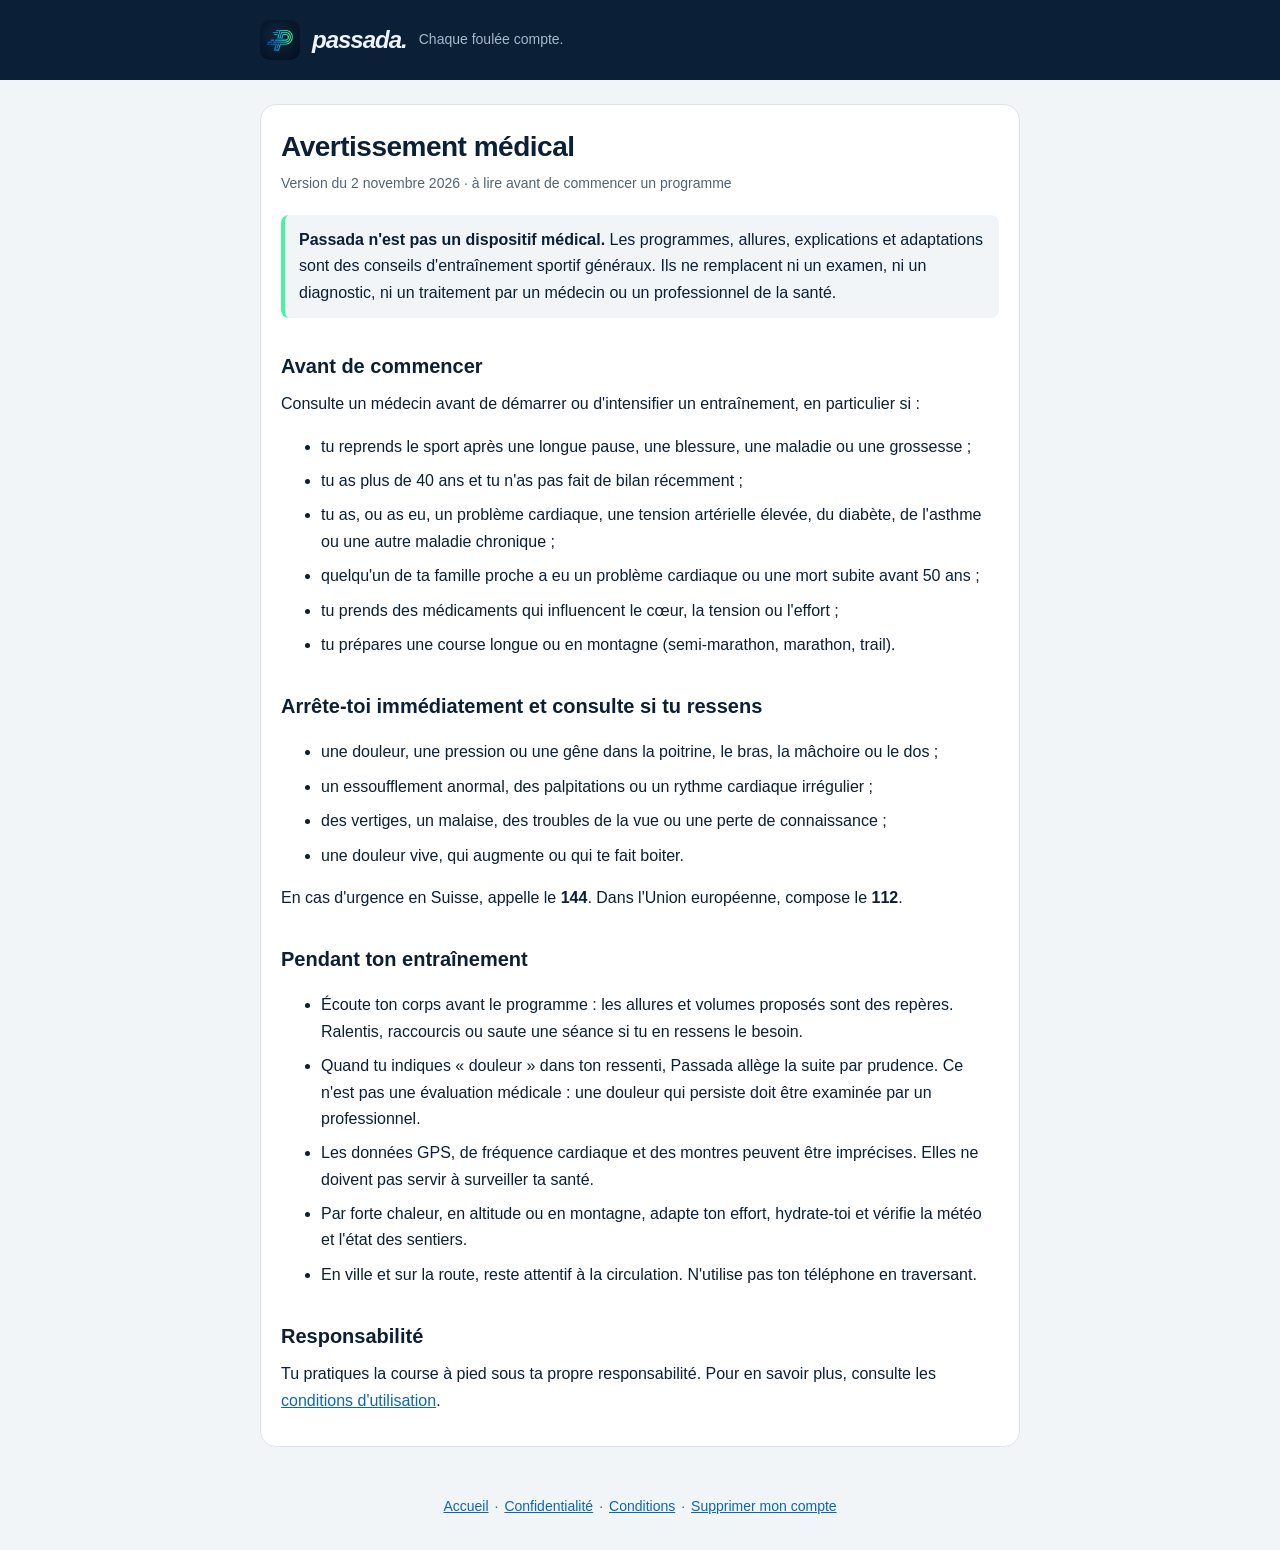
==== avertissement-medical.html @ fd458361 "Passada legal site Co-Authored-By: Claude Opus 5.5 <noreply@anthropic.com> Claude-Session: https://c" ====
<!doctype html>
<html lang="fr">
  <head>
    <meta charset="utf-8" />
    <meta name="viewport" content="width=device-width, initial-scale=1" />
    <title>Avertissement médical · Passada</title>
    <meta
      name="description"
      content="Avertissement médical de l'application Passada : à lire avant de commencer un programme de course."
    />
    <link rel="icon" href="icon.png" />
    <link rel="stylesheet" href="style.css" />
  </head>
  <body>
    <header>
      <div class="wrap">
        <img src="icon.png" alt="" /><a href="index.html">passada.</a
        ><span>Chaque foulée compte.</span>
      </div>
    </header>
    <main>
      <div class="wrap">
        <article>
          <h1>Avertissement médical</h1>
          <p class="meta">Version du 2 novembre 2026 · à lire avant de commencer un programme</p>

          <div class="note">
            <strong>Passada n'est pas un dispositif médical.</strong> Les programmes, allures,
            explications et adaptations sont des conseils d'entraînement sportif généraux. Ils ne
            remplacent ni un examen, ni un diagnostic, ni un traitement par un médecin ou un
            professionnel de la santé.
          </div>

          <h2>Avant de commencer</h2>
          <p>
            Consulte un médecin avant de démarrer ou d'intensifier un entraînement, en particulier
            si :
          </p>
          <ul>
            <li>
              tu reprends le sport après une longue pause, une blessure, une maladie ou une
              grossesse ;
            </li>
            <li>tu as plus de 40 ans et tu n'as pas fait de bilan récemment ;</li>
            <li>
              tu as, ou as eu, un problème cardiaque, une tension artérielle élevée, du diabète, de
              l'asthme ou une autre maladie chronique ;
            </li>
            <li>
              quelqu'un de ta famille proche a eu un problème cardiaque ou une mort subite avant 50
              ans ;
            </li>
            <li>tu prends des médicaments qui influencent le cœur, la tension ou l'effort ;</li>
            <li>tu prépares une course longue ou en montagne (semi-marathon, marathon, trail).</li>
          </ul>

          <h2>Arrête-toi immédiatement et consulte si tu ressens</h2>
          <ul>
            <li>
              une douleur, une pression ou une gêne dans la poitrine, le bras, la mâchoire ou le dos
              ;
            </li>
            <li>un essoufflement anormal, des palpitations ou un rythme cardiaque irrégulier ;</li>
            <li>des vertiges, un malaise, des troubles de la vue ou une perte de connaissance ;</li>
            <li>une douleur vive, qui augmente ou qui te fait boiter.</li>
          </ul>
          <p>
            En cas d'urgence en Suisse, appelle le <strong>144</strong>. Dans l'Union européenne,
            compose le <strong>112</strong>.
          </p>

          <h2>Pendant ton entraînement</h2>
          <ul>
            <li>
              Écoute ton corps avant le programme : les allures et volumes proposés sont des
              repères. Ralentis, raccourcis ou saute une séance si tu en ressens le besoin.
            </li>
            <li>
              Quand tu indiques « douleur » dans ton ressenti, Passada allège la suite par prudence.
              Ce n'est pas une évaluation médicale : une douleur qui persiste doit être examinée par
              un professionnel.
            </li>
            <li>
              Les données GPS, de fréquence cardiaque et des montres peuvent être imprécises. Elles
              ne doivent pas servir à surveiller ta santé.
            </li>
            <li>
              Par forte chaleur, en altitude ou en montagne, adapte ton effort, hydrate-toi et
              vérifie la météo et l'état des sentiers.
            </li>
            <li>
              En ville et sur la route, reste attentif à la circulation. N'utilise pas ton téléphone
              en traversant.
            </li>
          </ul>

          <h2>Responsabilité</h2>
          <p>
            Tu pratiques la course à pied sous ta propre responsabilité. Pour en savoir plus,
            consulte les <a href="conditions.html">conditions d'utilisation</a>.
          </p>
        </article>
      </div>
    </main>
    <footer>
      <a href="index.html">Accueil</a>·<a href="confidentialite.html">Confidentialité</a>·<a
        href="conditions.html"
        >Conditions</a
      >·<a href="suppression-compte.html">Supprimer mon compte</a>
    </footer>
  </body>
</html>
---- style.css ----
:root {
  --ink: #0b1f36;
  --muted: #536373;
  --bg: #f2f5f8;
  --paper: #ffffff;
  --line: #dce3ea;
  --brand: #0b66b8;
  --accent: #4df19a;
}
@media (prefers-color-scheme: dark) {
  :root {
    --ink: #e8f0f8;
    --muted: #9aafc4;
    --bg: #07182c;
    --paper: #0f2338;
    --line: #22384f;
    --brand: #5cb8ff;
  }
}
* {
  box-sizing: border-box;
}
body {
  margin: 0;
  background: var(--bg);
  color: var(--ink);
  font:
    16px/1.65 -apple-system,
    BlinkMacSystemFont,
    'Segoe UI',
    Roboto,
    Helvetica,
    Arial,
    sans-serif;
}
header {
  background: #0b1f36;
  color: #eef4fa;
  padding: 20px 16px;
}
header .wrap {
  display: flex;
  align-items: center;
  gap: 12px;
}
header img {
  width: 40px;
  height: 40px;
  border-radius: 10px;
}
header a {
  color: inherit;
  text-decoration: none;
  font-weight: 800;
  font-style: italic;
  font-size: 24px;
  letter-spacing: -1px;
}
header span {
  color: #a6b8cb;
  font-size: 14px;
}
.wrap {
  max-width: 760px;
  margin: 0 auto;
}
main {
  padding: 24px 16px 48px;
}
article {
  background: var(--paper);
  border: 1px solid var(--line);
  border-radius: 16px;
  padding: 24px 20px;
}
h1 {
  font-size: 28px;
  line-height: 1.25;
  margin: 0 0 6px;
  letter-spacing: -0.5px;
}
h2 {
  font-size: 20px;
  margin: 32px 0 8px;
}
h3 {
  font-size: 17px;
  margin: 22px 0 6px;
}
p,
li {
  margin: 8px 0;
}
.meta {
  color: var(--muted);
  font-size: 14px;
  margin-bottom: 20px;
}
a {
  color: var(--brand);
}
.note {
  border-left: 4px solid var(--accent);
  background: var(--bg);
  padding: 12px 14px;
  border-radius: 8px;
  margin: 16px 0;
}
table {
  width: 100%;
  border-collapse: collapse;
  font-size: 15px;
  margin: 12px 0;
}
th,
td {
  text-align: left;
  vertical-align: top;
  padding: 8px;
  border-bottom: 1px solid var(--line);
}
th {
  color: var(--muted);
  font-weight: 600;
}
.table-scroll {
  overflow-x: auto;
}
nav.links {
  display: grid;
  gap: 10px;
  margin-top: 16px;
}
nav.links a {
  display: block;
  padding: 14px 16px;
  border: 1px solid var(--line);
  border-radius: 12px;
  background: var(--paper);
  text-decoration: none;
  font-weight: 600;
}
footer {
  color: var(--muted);
  font-size: 14px;
  text-align: center;
  padding: 0 16px 32px;
}
footer a {
  margin: 0 6px;
}
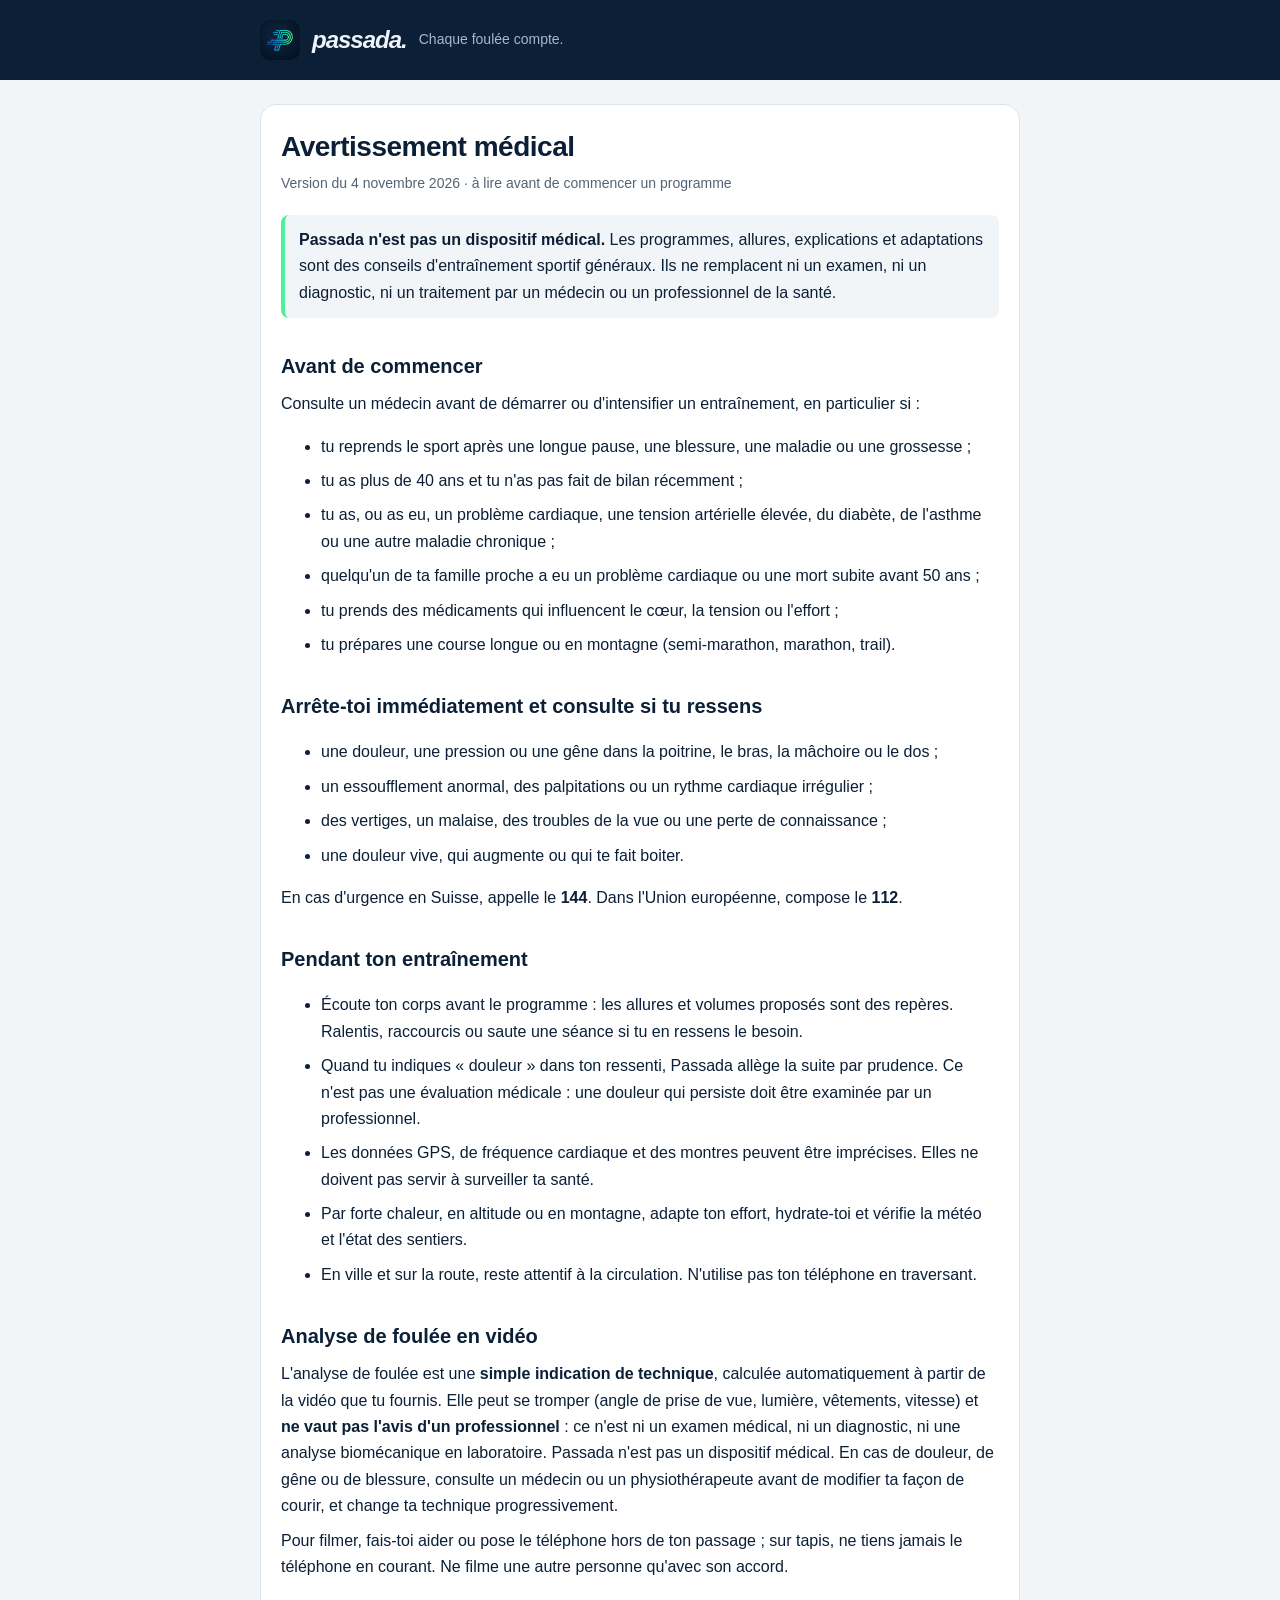
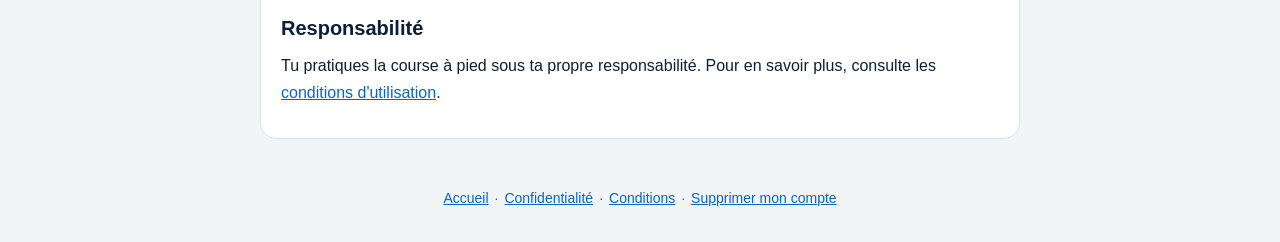
==== commit d2fb2aa7: "Analyse de foulée vidéo : confidentialité et avertissement médical Co-Authored-By: Claude Opus 5.5 <" ====
--- a/avertissement-medical.html
+++ b/avertissement-medical.html
@@ -22,7 +22,7 @@
       <div class="wrap">
         <article>
           <h1>Avertissement médical</h1>
-          <p class="meta">Version du 2 novembre 2026 · à lire avant de commencer un programme</p>
+          <p class="meta">Version du 4 novembre 2026 · à lire avant de commencer un programme</p>
 
           <div class="note">
             <strong>Passada n'est pas un dispositif médical.</strong> Les programmes, allures,
@@ -94,6 +94,22 @@
             </li>
           </ul>
 
+          <h2>Analyse de foulée en vidéo</h2>
+          <p>
+            L'analyse de foulée est une <strong>simple indication de technique</strong>, calculée
+            automatiquement à partir de la vidéo que tu fournis. Elle peut se tromper (angle de
+            prise de vue, lumière, vêtements, vitesse) et
+            <strong>ne vaut pas l'avis d'un professionnel</strong> : ce n'est ni un examen médical,
+            ni un diagnostic, ni une analyse biomécanique en laboratoire. Passada n'est pas un
+            dispositif médical. En cas de douleur, de gêne ou de blessure, consulte un médecin ou un
+            physiothérapeute avant de modifier ta façon de courir, et change ta technique
+            progressivement.
+          </p>
+          <p>
+            Pour filmer, fais-toi aider ou pose le téléphone hors de ton passage ; sur tapis, ne
+            tiens jamais le téléphone en courant. Ne filme une autre personne qu'avec son accord.
+          </p>
+
           <h2>Responsabilité</h2>
           <p>
             Tu pratiques la course à pied sous ta propre responsabilité. Pour en savoir plus,
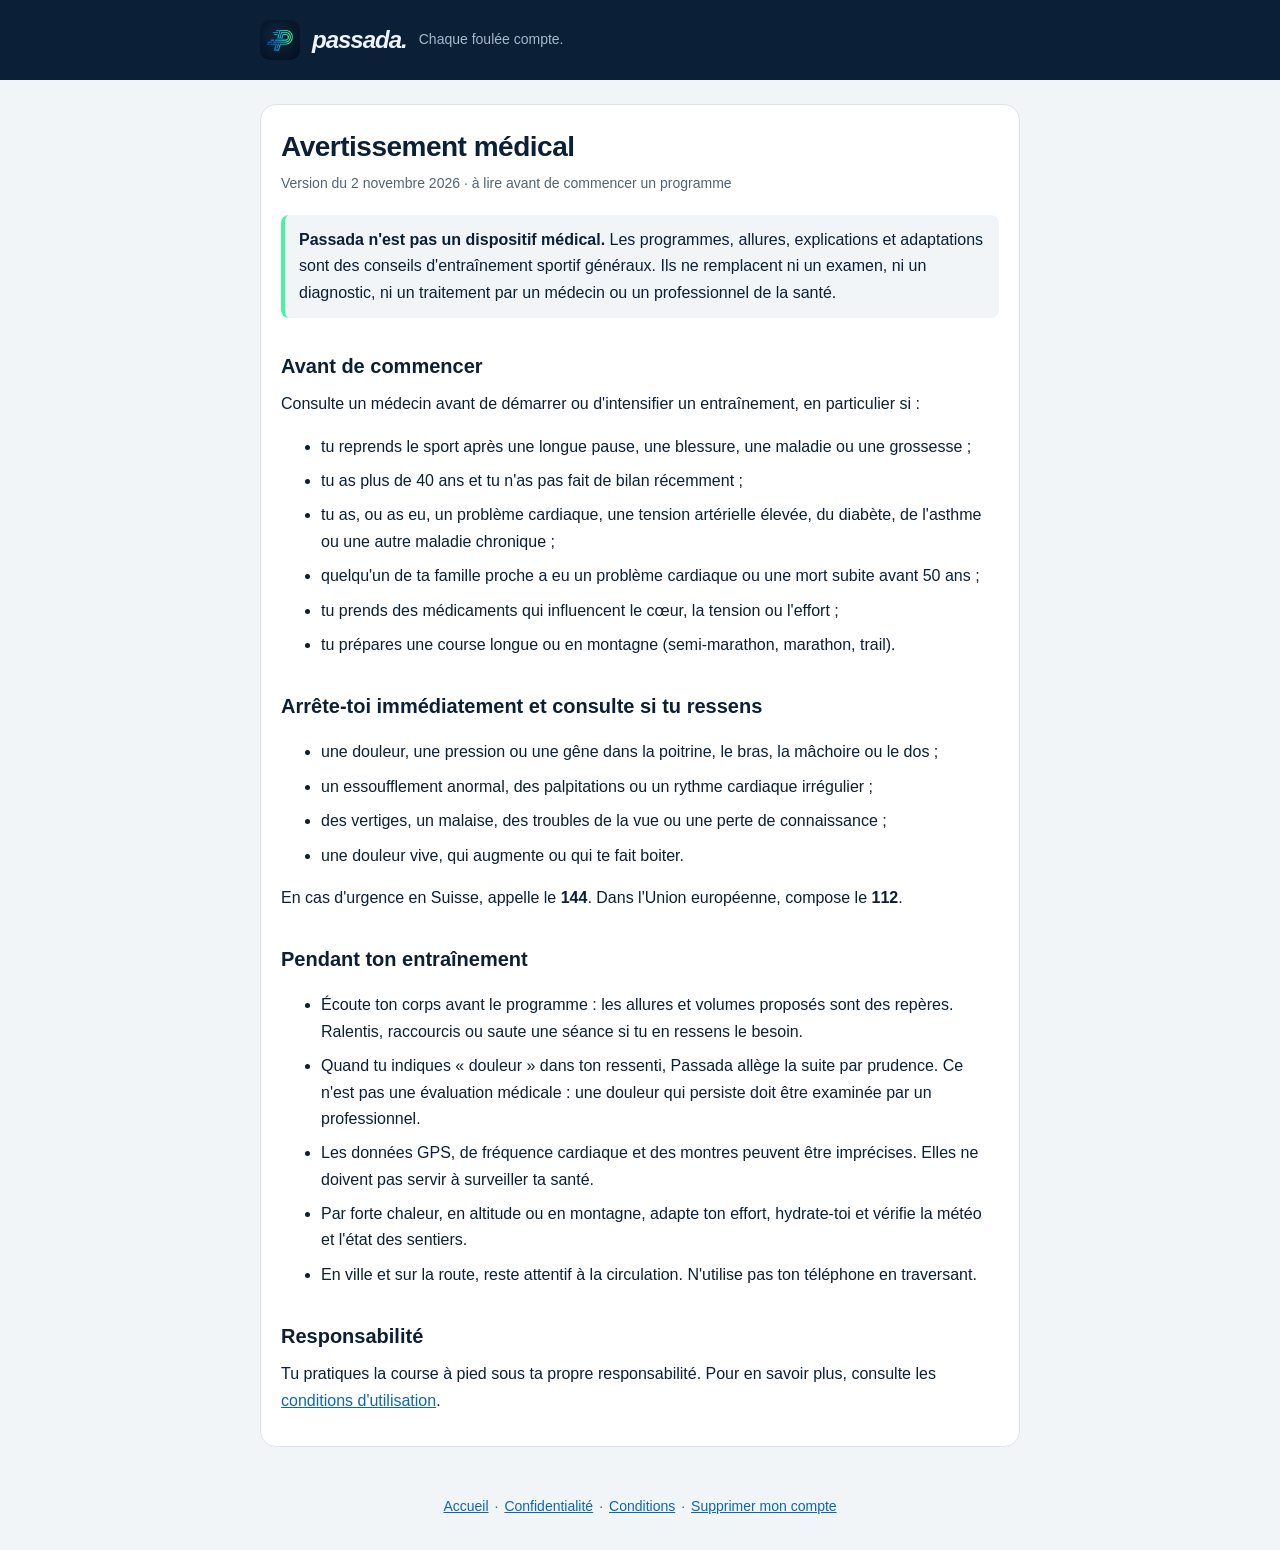
==== commit a3a62e1b: "Revert "Analyse de foulée vidéo : confidentialité et avertissement médical" This reverts commit d2fb" ====
--- a/avertissement-medical.html
+++ b/avertissement-medical.html
@@ -22,7 +22,7 @@
       <div class="wrap">
         <article>
           <h1>Avertissement médical</h1>
-          <p class="meta">Version du 4 novembre 2026 · à lire avant de commencer un programme</p>
+          <p class="meta">Version du 2 novembre 2026 · à lire avant de commencer un programme</p>
 
           <div class="note">
             <strong>Passada n'est pas un dispositif médical.</strong> Les programmes, allures,
@@ -94,22 +94,6 @@
             </li>
           </ul>
 
-          <h2>Analyse de foulée en vidéo</h2>
-          <p>
-            L'analyse de foulée est une <strong>simple indication de technique</strong>, calculée
-            automatiquement à partir de la vidéo que tu fournis. Elle peut se tromper (angle de
-            prise de vue, lumière, vêtements, vitesse) et
-            <strong>ne vaut pas l'avis d'un professionnel</strong> : ce n'est ni un examen médical,
-            ni un diagnostic, ni une analyse biomécanique en laboratoire. Passada n'est pas un
-            dispositif médical. En cas de douleur, de gêne ou de blessure, consulte un médecin ou un
-            physiothérapeute avant de modifier ta façon de courir, et change ta technique
-            progressivement.
-          </p>
-          <p>
-            Pour filmer, fais-toi aider ou pose le téléphone hors de ton passage ; sur tapis, ne
-            tiens jamais le téléphone en courant. Ne filme une autre personne qu'avec son accord.
-          </p>
-
           <h2>Responsabilité</h2>
           <p>
             Tu pratiques la course à pied sous ta propre responsabilité. Pour en savoir plus,
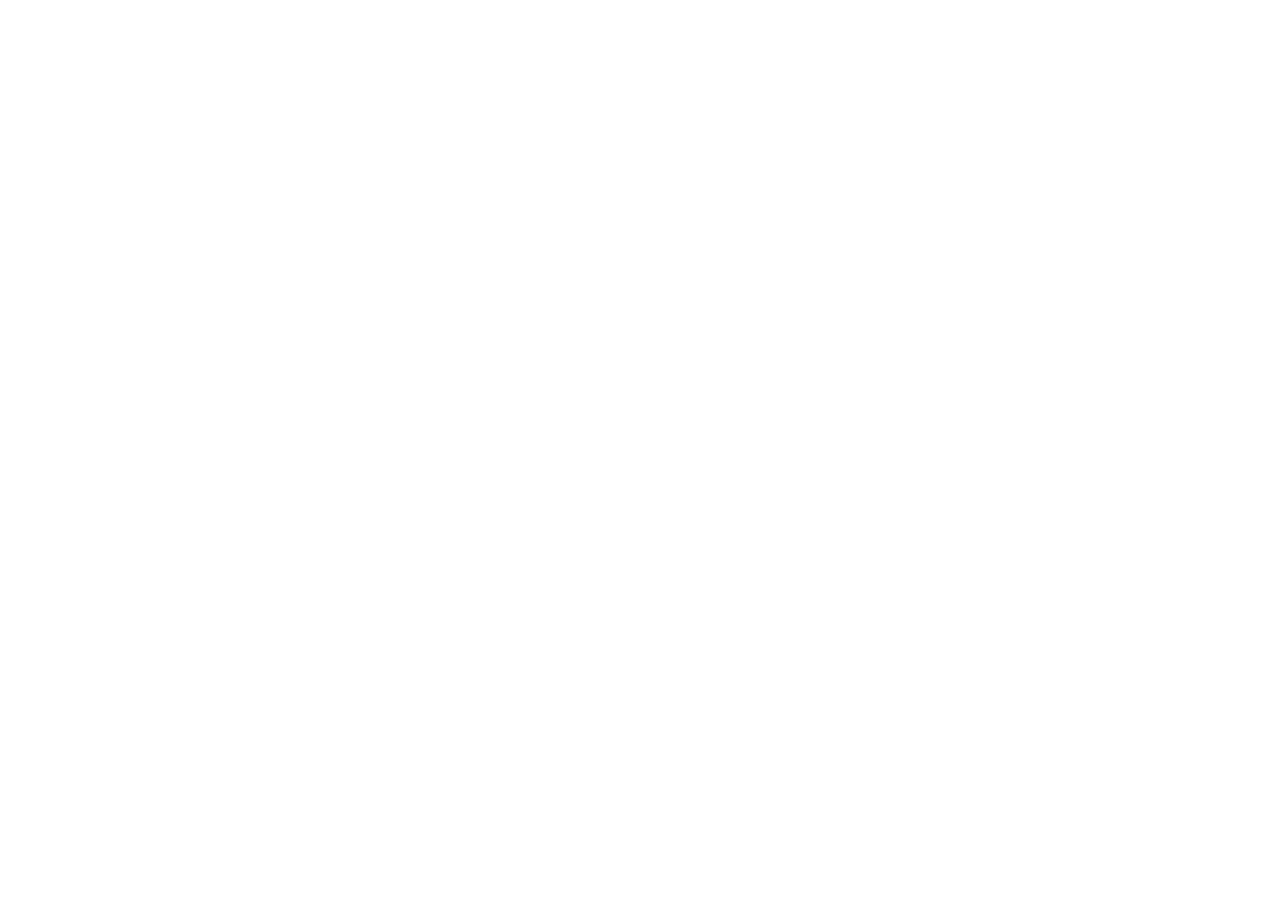
==== commit ddfc2e3f: "Redirection vers passada.ch Co-Authored-By: Claude Opus 5.5 <noreply@anthropic.com> Claude-Session: " ====
--- a/avertissement-medical.html
+++ b/avertissement-medical.html
@@ -3,110 +3,23 @@
   <head>
     <meta charset="utf-8" />
     <meta name="viewport" content="width=device-width, initial-scale=1" />
-    <title>Avertissement médical · Passada</title>
-    <meta
-      name="description"
-      content="Avertissement médical de l'application Passada : à lire avant de commencer un programme de course."
-    />
-    <link rel="icon" href="icon.png" />
+    <title>Passada · page déplacée vers passada.ch</title>
+    <link rel="canonical" href="https://passada.ch/avertissement-medical.html" />
+    <meta name="robots" content="noindex" />
+    <meta http-equiv="refresh" content="0; url=https://passada.ch/avertissement-medical.html" />
+    <script>
+      location.replace('https://passada.ch/avertissement-medical.html' + location.hash);
+    </script>
     <link rel="stylesheet" href="style.css" />
   </head>
   <body>
-    <header>
-      <div class="wrap">
-        <img src="icon.png" alt="" /><a href="index.html">passada.</a
-        ><span>Chaque foulée compte.</span>
-      </div>
-    </header>
     <main>
       <div class="wrap">
         <article>
-          <h1>Avertissement médical</h1>
-          <p class="meta">Version du 2 novembre 2026 · à lire avant de commencer un programme</p>
-
-          <div class="note">
-            <strong>Passada n'est pas un dispositif médical.</strong> Les programmes, allures,
-            explications et adaptations sont des conseils d'entraînement sportif généraux. Ils ne
-            remplacent ni un examen, ni un diagnostic, ni un traitement par un médecin ou un
-            professionnel de la santé.
-          </div>
-
-          <h2>Avant de commencer</h2>
-          <p>
-            Consulte un médecin avant de démarrer ou d'intensifier un entraînement, en particulier
-            si :
-          </p>
-          <ul>
-            <li>
-              tu reprends le sport après une longue pause, une blessure, une maladie ou une
-              grossesse ;
-            </li>
-            <li>tu as plus de 40 ans et tu n'as pas fait de bilan récemment ;</li>
-            <li>
-              tu as, ou as eu, un problème cardiaque, une tension artérielle élevée, du diabète, de
-              l'asthme ou une autre maladie chronique ;
-            </li>
-            <li>
-              quelqu'un de ta famille proche a eu un problème cardiaque ou une mort subite avant 50
-              ans ;
-            </li>
-            <li>tu prends des médicaments qui influencent le cœur, la tension ou l'effort ;</li>
-            <li>tu prépares une course longue ou en montagne (semi-marathon, marathon, trail).</li>
-          </ul>
-
-          <h2>Arrête-toi immédiatement et consulte si tu ressens</h2>
-          <ul>
-            <li>
-              une douleur, une pression ou une gêne dans la poitrine, le bras, la mâchoire ou le dos
-              ;
-            </li>
-            <li>un essoufflement anormal, des palpitations ou un rythme cardiaque irrégulier ;</li>
-            <li>des vertiges, un malaise, des troubles de la vue ou une perte de connaissance ;</li>
-            <li>une douleur vive, qui augmente ou qui te fait boiter.</li>
-          </ul>
-          <p>
-            En cas d'urgence en Suisse, appelle le <strong>144</strong>. Dans l'Union européenne,
-            compose le <strong>112</strong>.
-          </p>
-
-          <h2>Pendant ton entraînement</h2>
-          <ul>
-            <li>
-              Écoute ton corps avant le programme : les allures et volumes proposés sont des
-              repères. Ralentis, raccourcis ou saute une séance si tu en ressens le besoin.
-            </li>
-            <li>
-              Quand tu indiques « douleur » dans ton ressenti, Passada allège la suite par prudence.
-              Ce n'est pas une évaluation médicale : une douleur qui persiste doit être examinée par
-              un professionnel.
-            </li>
-            <li>
-              Les données GPS, de fréquence cardiaque et des montres peuvent être imprécises. Elles
-              ne doivent pas servir à surveiller ta santé.
-            </li>
-            <li>
-              Par forte chaleur, en altitude ou en montagne, adapte ton effort, hydrate-toi et
-              vérifie la météo et l'état des sentiers.
-            </li>
-            <li>
-              En ville et sur la route, reste attentif à la circulation. N'utilise pas ton téléphone
-              en traversant.
-            </li>
-          </ul>
-
-          <h2>Responsabilité</h2>
-          <p>
-            Tu pratiques la course à pied sous ta propre responsabilité. Pour en savoir plus,
-            consulte les <a href="conditions.html">conditions d'utilisation</a>.
-          </p>
+          <h1>Cette page a déménagé</h1>
+          <p>Le site de Passada est maintenant sur <a href="https://passada.ch/avertissement-medical.html">passada.ch</a>.</p>
         </article>
       </div>
     </main>
-    <footer>
-      <a href="index.html">Accueil</a>·<a href="confidentialite.html">Confidentialité</a>·<a
-        href="conditions.html"
-        >Conditions</a
-      >·<a href="suppression-compte.html">Supprimer mon compte</a>
-    </footer>
   </body>
 </html>
